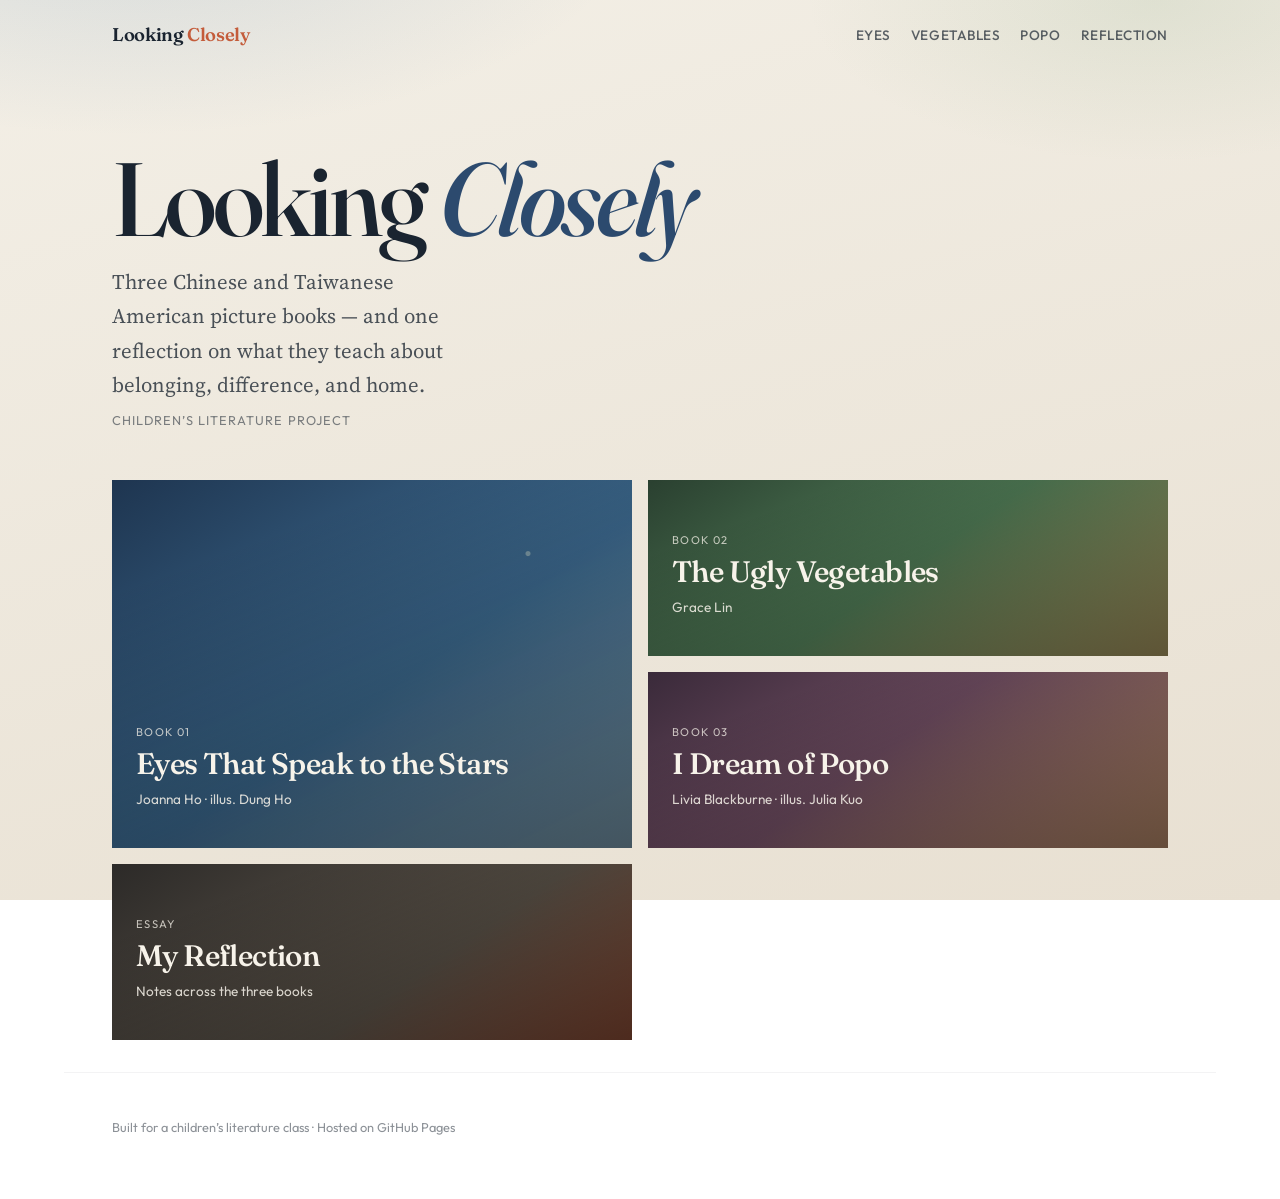
==== index.html @ dfae1578 "Initial Looking Closely site for three picture books. EOF  Co-authored-by: Cursor <cursoragent@curso" ====
<!DOCTYPE html>
<html lang="en">
<head>
  <meta charset="UTF-8" />
  <meta name="viewport" content="width=device-width, initial-scale=1" />
  <title>Looking Closely — Three Picture Books</title>
  <meta name="description" content="An interactive look at three Chinese and Taiwanese American picture books: Eyes That Speak to the Stars, The Ugly Vegetables, and I Dream of Popo." />
  <link rel="preconnect" href="https://fonts.googleapis.com" />
  <link rel="preconnect" href="https://fonts.gstatic.com" crossorigin />
  <link href="https://fonts.googleapis.com/css2?family=Fraunces:ital,opsz,wght@0,9..144,400;0,9..144,550;0,9..144,600;1,9..144,400&family=Outfit:wght@400;500;600&family=Source+Serif+4:opsz,wght@8..60,400;8..60,600&display=swap" rel="stylesheet" />
  <link rel="stylesheet" href="css/styles.css" />
</head>
<body>
  <header class="site-header">
    <a class="wordmark" href="index.html">Looking <span>Closely</span></a>
    <nav class="nav-links" aria-label="Primary">
      <a href="books/eyes-that-speak.html">Eyes</a>
      <a href="books/ugly-vegetables.html">Vegetables</a>
      <a href="books/i-dream-of-popo.html">Popo</a>
      <a href="reflection.html">Reflection</a>
    </nav>
  </header>

  <main>
    <section class="hero">
      <h1 class="hero-brand">Looking <em>Closely</em></h1>
      <p class="hero-lede">Three Chinese and Taiwanese American picture books — and one reflection on what they teach about belonging, difference, and home.</p>
      <p class="hero-meta">Children’s literature project</p>

      <div class="portal-grid" role="navigation" aria-label="Choose a book or reflection">
        <a class="portal portal--eyes" href="books/eyes-that-speak.html">
          <span class="portal-kicker">Book 01</span>
          <h2 class="portal-title">Eyes That Speak to the Stars</h2>
          <p class="portal-author">Joanna Ho · illus. Dung Ho</p>
        </a>

        <a class="portal portal--veggies" href="books/ugly-vegetables.html">
          <span class="portal-kicker">Book 02</span>
          <h2 class="portal-title">The Ugly Vegetables</h2>
          <p class="portal-author">Grace Lin</p>
        </a>

        <a class="portal portal--popo" href="books/i-dream-of-popo.html">
          <span class="portal-kicker">Book 03</span>
          <h2 class="portal-title">I Dream of Popo</h2>
          <p class="portal-author">Livia Blackburne · illus. Julia Kuo</p>
        </a>

        <a class="portal portal--reflection" href="reflection.html">
          <span class="portal-kicker">Essay</span>
          <h2 class="portal-title">My Reflection</h2>
          <p class="portal-author">Notes across the three books</p>
        </a>
      </div>
    </section>
  </main>

  <footer class="site-footer">
    <p>Built for a children’s literature class · Hosted on GitHub Pages</p>
  </footer>
</body>
</html>
---- css/styles.css ----
:root {
  --ink: #1a2430;
  --paper: #f3efe6;
  --paper-deep: #e8e0d2;
  --sky: #2c4a6e;
  --sky-light: #7a9bb8;
  --garden: #3d5c45;
  --garden-light: #8faf8a;
  --ember: #c45c3a;
  --gold: #d4a85a;
  --mist: rgba(26, 36, 48, 0.08);
  --font-display: "Fraunces", Georgia, serif;
  --font-body: "Source Serif 4", Georgia, serif;
  --font-ui: "Outfit", system-ui, sans-serif;
  --ease: cubic-bezier(0.22, 1, 0.36, 1);
  --max: 72rem;
}

*,
*::before,
*::after {
  box-sizing: border-box;
}

html {
  scroll-behavior: smooth;
}

body {
  margin: 0;
  min-height: 100vh;
  font-family: var(--font-body);
  font-size: 1.125rem;
  line-height: 1.65;
  color: var(--ink);
  background:
    radial-gradient(ellipse 80% 50% at 10% -10%, rgba(122, 155, 184, 0.25), transparent 50%),
    radial-gradient(ellipse 60% 40% at 90% 0%, rgba(143, 175, 138, 0.18), transparent 45%),
    linear-gradient(165deg, var(--paper) 0%, var(--paper-deep) 100%);
  background-attachment: fixed;
}

img {
  max-width: 100%;
  height: auto;
  display: block;
}

a {
  color: var(--sky);
  text-underline-offset: 0.2em;
}

a:hover {
  color: var(--ember);
}

.site-header {
  display: flex;
  align-items: center;
  justify-content: space-between;
  gap: 1rem;
  padding: 1.25rem clamp(1.25rem, 4vw, 3rem);
  max-width: var(--max);
  margin: 0 auto;
}

.wordmark {
  font-family: var(--font-display);
  font-size: 1.15rem;
  font-weight: 600;
  letter-spacing: -0.02em;
  text-decoration: none;
  color: var(--ink);
}

.wordmark span {
  color: var(--ember);
}

.nav-links {
  display: flex;
  flex-wrap: wrap;
  gap: 0.75rem 1.25rem;
  font-family: var(--font-ui);
  font-size: 0.85rem;
  font-weight: 500;
  letter-spacing: 0.04em;
  text-transform: uppercase;
}

.nav-links a {
  text-decoration: none;
  color: var(--ink);
  opacity: 0.7;
  transition: opacity 0.25s var(--ease);
}

.nav-links a:hover,
.nav-links a[aria-current="page"] {
  opacity: 1;
  color: var(--ember);
}

/* ——— Landing ——— */
.hero {
  max-width: var(--max);
  margin: 0 auto;
  padding: clamp(2rem, 8vw, 5rem) clamp(1.25rem, 4vw, 3rem) 2rem;
  animation: rise 0.9s var(--ease) both;
}

.hero-brand {
  font-family: var(--font-display);
  font-size: clamp(3rem, 10vw, 6.5rem);
  font-weight: 500;
  line-height: 0.95;
  letter-spacing: -0.035em;
  margin: 0 0 1rem;
  max-width: 12ch;
}

.hero-brand em {
  font-style: italic;
  color: var(--sky);
}

.hero-lede {
  font-size: clamp(1.05rem, 2.2vw, 1.3rem);
  max-width: 36ch;
  margin: 0 0 0.5rem;
  color: rgba(26, 36, 48, 0.78);
}

.hero-meta {
  font-family: var(--font-ui);
  font-size: 0.8rem;
  letter-spacing: 0.08em;
  text-transform: uppercase;
  opacity: 0.55;
  margin: 0 0 3rem;
}

.portal-grid {
  display: grid;
  grid-template-columns: 1fr;
  gap: 0.85rem;
  animation: rise 1s var(--ease) 0.15s both;
}

@media (min-width: 720px) {
  .portal-grid {
    grid-template-columns: repeat(2, 1fr);
    grid-template-rows: repeat(2, minmax(11rem, 1fr));
    gap: 1rem;
    min-height: 28rem;
  }
}

.portal {
  position: relative;
  display: flex;
  flex-direction: column;
  justify-content: flex-end;
  min-height: 11rem;
  padding: 1.5rem;
  text-decoration: none;
  color: #f7f3ea;
  overflow: hidden;
  isolation: isolate;
  transition: transform 0.45s var(--ease);
}

.portal::before {
  content: "";
  position: absolute;
  inset: 0;
  z-index: -2;
  background: var(--portal-bg, var(--sky));
  transition: transform 0.6s var(--ease);
}

.portal::after {
  content: "";
  position: absolute;
  inset: 0;
  z-index: -1;
  background:
    linear-gradient(160deg, transparent 20%, rgba(0, 0, 0, 0.55) 100%),
    var(--portal-pattern, none);
  opacity: 0.95;
}

.portal:hover {
  transform: translateY(-4px);
}

.portal:hover::before {
  transform: scale(1.06);
}

.portal:focus-visible {
  outline: 3px solid var(--ember);
  outline-offset: 3px;
}

.portal-kicker {
  font-family: var(--font-ui);
  font-size: 0.7rem;
  letter-spacing: 0.12em;
  text-transform: uppercase;
  opacity: 0.75;
  margin-bottom: 0.35rem;
}

.portal-title {
  font-family: var(--font-display);
  font-size: clamp(1.4rem, 3vw, 1.85rem);
  font-weight: 550;
  line-height: 1.15;
  letter-spacing: -0.02em;
  margin: 0;
}

.portal-author {
  font-family: var(--font-ui);
  font-size: 0.85rem;
  margin-top: 0.4rem;
  opacity: 0.85;
}

.portal--eyes {
  --portal-bg: linear-gradient(145deg, #1e3550 0%, #3d6a8f 55%, #8fb4c9 100%);
  --portal-pattern: radial-gradient(circle at 80% 20%, rgba(255, 255, 220, 0.35) 0 2px, transparent 3px);
}

.portal--veggies {
  --portal-bg: linear-gradient(145deg, #2a4030 0%, #4f7a55 50%, #c4b070 100%);
}

.portal--popo {
  --portal-bg: linear-gradient(145deg, #3a2a3a 0%, #6b4a5e 45%, #d4a07a 100%);
}

.portal--reflection {
  --portal-bg: linear-gradient(145deg, #2c2a28 0%, #5a5248 60%, #c45c3a 120%);
}

@media (min-width: 720px) {
  .portal--eyes {
    grid-column: 1;
    grid-row: 1 / 3;
    min-height: 100%;
  }
}

/* ——— Book / content pages ——— */
.page {
  max-width: var(--max);
  margin: 0 auto;
  padding: 1rem clamp(1.25rem, 4vw, 3rem) 4rem;
  animation: rise 0.7s var(--ease) both;
}

.page-back {
  font-family: var(--font-ui);
  font-size: 0.8rem;
  letter-spacing: 0.06em;
  text-transform: uppercase;
  text-decoration: none;
  color: var(--ink);
  opacity: 0.55;
  display: inline-block;
  margin-bottom: 2rem;
  transition: opacity 0.2s;
}

.page-back:hover {
  opacity: 1;
}

.book-hero {
  display: grid;
  gap: 2rem;
  margin-bottom: 3rem;
}

@media (min-width: 800px) {
  .book-hero {
    grid-template-columns: minmax(12rem, 18rem) 1fr;
    align-items: end;
    gap: 3rem;
  }
}

.cover-frame {
  aspect-ratio: 3 / 4;
  background: var(--paper-deep);
  overflow: hidden;
  position: relative;
  box-shadow: 0 20px 50px rgba(26, 36, 48, 0.18);
}

.cover-frame img,
.cover-frame .fallback {
  position: absolute;
  inset: 0;
  width: 100%;
  height: 100%;
  object-fit: cover;
}

.cover-placeholder {
  width: 100%;
  height: 100%;
  display: grid;
  place-items: center;
  padding: 1.5rem;
  text-align: center;
  color: #f7f3ea;
  font-family: var(--font-display);
  font-size: 1.4rem;
  line-height: 1.2;
  background: var(--accent, var(--sky));
}

.book-meta .eyebrow {
  font-family: var(--font-ui);
  font-size: 0.75rem;
  letter-spacing: 0.1em;
  text-transform: uppercase;
  color: var(--ember);
  margin: 0 0 0.75rem;
}

.book-meta h1 {
  font-family: var(--font-display);
  font-size: clamp(2.2rem, 5vw, 3.4rem);
  font-weight: 550;
  line-height: 1.05;
  letter-spacing: -0.03em;
  margin: 0 0 0.5rem;
}

.book-byline {
  font-size: 1.05rem;
  margin: 0 0 1.5rem;
  opacity: 0.8;
}

.tag-row {
  display: flex;
  flex-wrap: wrap;
  gap: 0.5rem;
}

.tag {
  font-family: var(--font-ui);
  font-size: 0.72rem;
  letter-spacing: 0.06em;
  text-transform: uppercase;
  padding: 0.4rem 0.75rem;
  background: rgba(26, 36, 48, 0.06);
  border: 1px solid rgba(26, 36, 48, 0.1);
}

.tag--yes {
  background: rgba(61, 92, 69, 0.12);
  border-color: rgba(61, 92, 69, 0.25);
  color: var(--garden);
}

.gallery {
  display: grid;
  grid-template-columns: repeat(auto-fit, minmax(12rem, 1fr));
  gap: 0.75rem;
  margin: 0 0 3rem;
}

.gallery figure {
  margin: 0;
  aspect-ratio: 4 / 3;
  overflow: hidden;
  background: var(--paper-deep);
  position: relative;
}

.gallery img,
.gallery .fallback {
  position: absolute;
  inset: 0;
  width: 100%;
  height: 100%;
  object-fit: cover;
  transition: transform 0.5s var(--ease);
}

.gallery figure:hover img {
  transform: scale(1.04);
}

.gallery-placeholder {
  width: 100%;
  height: 100%;
  display: grid;
  place-items: end start;
  padding: 1rem;
  font-family: var(--font-ui);
  font-size: 0.75rem;
  letter-spacing: 0.05em;
  text-transform: uppercase;
  color: rgba(247, 243, 234, 0.9);
}

.gallery-placeholder--1 { background: linear-gradient(135deg, #2c4a6e, #7a9bb8); }
.gallery-placeholder--2 { background: linear-gradient(135deg, #3d5c45, #8faf8a); }
.gallery-placeholder--3 { background: linear-gradient(135deg, #6b4a5e, #d4a07a); }

.prose-block {
  display: grid;
  gap: 2rem;
  margin-bottom: 3rem;
}

@media (min-width: 800px) {
  .prose-block {
    grid-template-columns: 1fr 1fr;
  }

  .prose-block .span-2 {
    grid-column: 1 / -1;
  }
}

.panel h2 {
  font-family: var(--font-display);
  font-size: 1.35rem;
  font-weight: 550;
  letter-spacing: -0.02em;
  margin: 0 0 0.75rem;
}

.panel p {
  margin: 0 0 0.85rem;
}

.panel p:last-child {
  margin-bottom: 0;
}

.facts {
  display: grid;
  gap: 0.75rem;
  font-family: var(--font-ui);
  font-size: 0.95rem;
}

.fact {
  display: grid;
  grid-template-columns: 8rem 1fr;
  gap: 0.75rem;
  padding: 0.85rem 0;
  border-top: 1px solid rgba(26, 36, 48, 0.12);
}

.fact:last-child {
  border-bottom: 1px solid rgba(26, 36, 48, 0.12);
}

.fact dt {
  font-size: 0.72rem;
  letter-spacing: 0.08em;
  text-transform: uppercase;
  opacity: 0.55;
}

.fact dd {
  margin: 0;
}

.cta-row {
  display: flex;
  flex-wrap: wrap;
  gap: 0.75rem;
  margin-top: 2rem;
}

.btn {
  font-family: var(--font-ui);
  font-size: 0.85rem;
  font-weight: 500;
  letter-spacing: 0.04em;
  text-decoration: none;
  padding: 0.9rem 1.4rem;
  display: inline-flex;
  align-items: center;
  gap: 0.5rem;
  transition: transform 0.25s var(--ease), background 0.25s, color 0.25s;
}

.btn-primary {
  background: var(--ink);
  color: var(--paper);
}

.btn-primary:hover {
  background: var(--ember);
  color: #fff;
  transform: translateY(-2px);
}

.btn-ghost {
  background: transparent;
  color: var(--ink);
  border: 1px solid rgba(26, 36, 48, 0.25);
}

.btn-ghost:hover {
  border-color: var(--ink);
  transform: translateY(-2px);
}

/* Reflection */
.reflection-body {
  max-width: 42rem;
}

.reflection-body h1 {
  font-family: var(--font-display);
  font-size: clamp(2.4rem, 6vw, 3.8rem);
  font-weight: 550;
  letter-spacing: -0.03em;
  line-height: 1.05;
  margin: 0 0 1.5rem;
}

.reflection-body .lede {
  font-size: 1.25rem;
  opacity: 0.8;
  margin-bottom: 2rem;
}

.placeholder-note {
  font-family: var(--font-ui);
  font-size: 0.9rem;
  padding: 1.25rem 1.5rem;
  background: rgba(196, 92, 58, 0.08);
  border-left: 3px solid var(--ember);
  margin: 2rem 0;
}

.site-footer {
  max-width: var(--max);
  margin: 0 auto;
  padding: 2rem clamp(1.25rem, 4vw, 3rem) 3rem;
  font-family: var(--font-ui);
  font-size: 0.8rem;
  opacity: 0.5;
  border-top: 1px solid rgba(26, 36, 48, 0.1);
}

@keyframes rise {
  from {
    opacity: 0;
    transform: translateY(18px);
  }
  to {
    opacity: 1;
    transform: translateY(0);
  }
}

@media (prefers-reduced-motion: reduce) {
  *,
  *::before,
  *::after {
    animation: none !important;
    transition: none !important;
  }
}
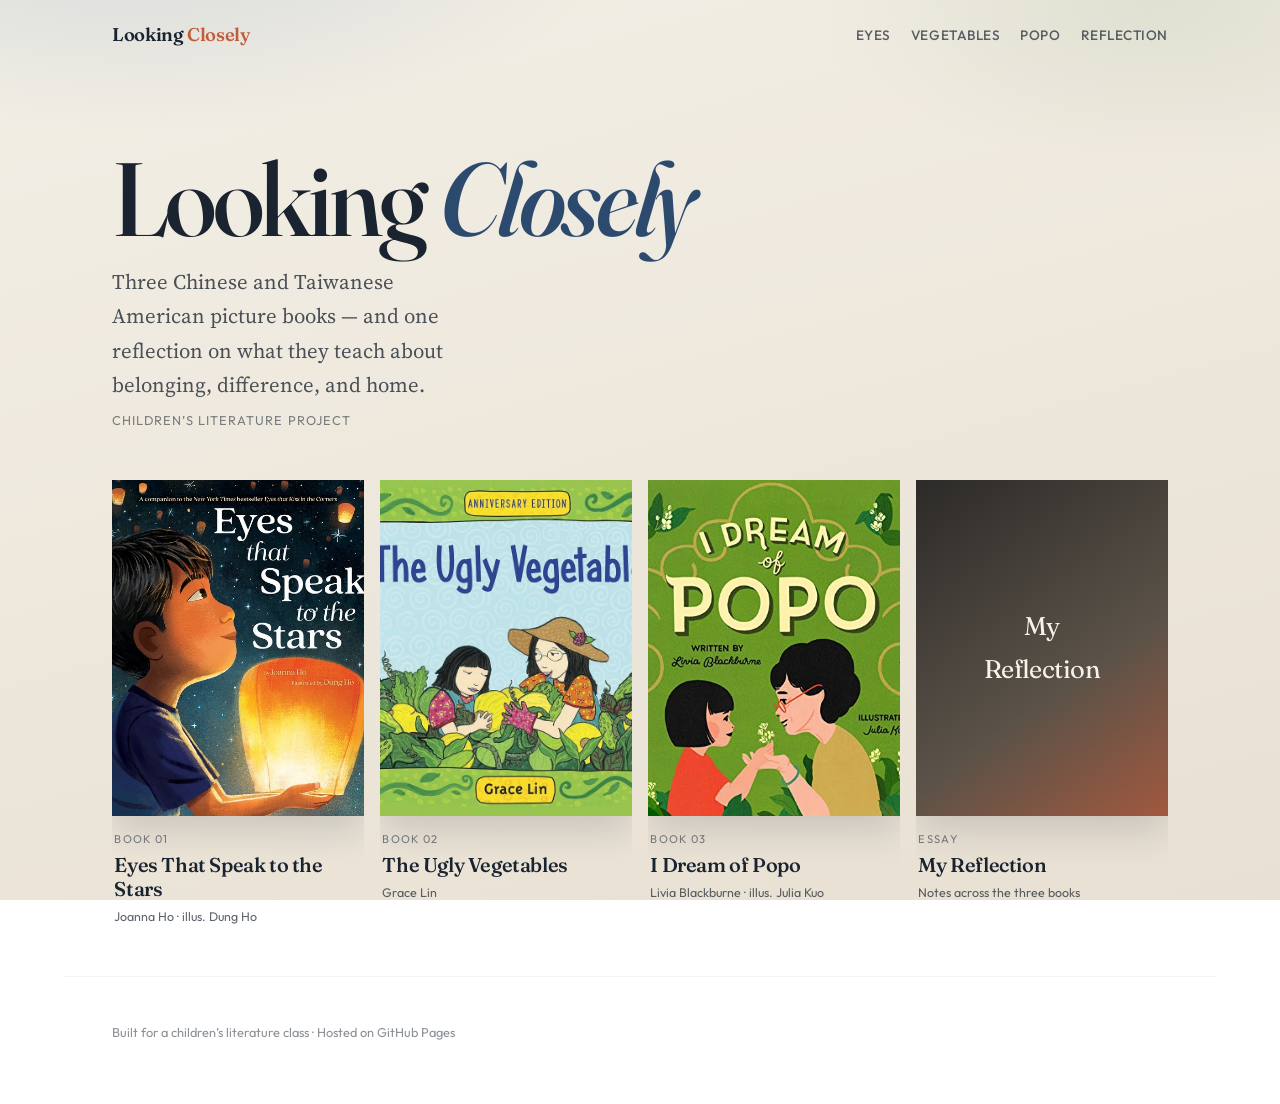
==== commit 370272c8: "Add covers, spreads, and interactive activities for all three books. Co-authored-by: Cursor <cursora" ====
--- a/index.html
+++ b/index.html
@@ -28,28 +28,46 @@
       <p class="hero-meta">Children’s literature project</p>
 
       <div class="portal-grid" role="navigation" aria-label="Choose a book or reflection">
-        <a class="portal portal--eyes" href="books/eyes-that-speak.html">
-          <span class="portal-kicker">Book 01</span>
-          <h2 class="portal-title">Eyes That Speak to the Stars</h2>
-          <p class="portal-author">Joanna Ho · illus. Dung Ho</p>
+        <a class="portal" href="books/eyes-that-speak.html">
+          <div class="portal-cover">
+            <img src="assets/covers/eyes-that-speak.jpg" alt="" />
+          </div>
+          <div class="portal-body">
+            <span class="portal-kicker">Book 01</span>
+            <h2 class="portal-title">Eyes That Speak to the Stars</h2>
+            <p class="portal-author">Joanna Ho · illus. Dung Ho</p>
+          </div>
         </a>
 
-        <a class="portal portal--veggies" href="books/ugly-vegetables.html">
-          <span class="portal-kicker">Book 02</span>
-          <h2 class="portal-title">The Ugly Vegetables</h2>
-          <p class="portal-author">Grace Lin</p>
+        <a class="portal" href="books/ugly-vegetables.html">
+          <div class="portal-cover">
+            <img src="assets/covers/ugly-vegetables.jpg" alt="" />
+          </div>
+          <div class="portal-body">
+            <span class="portal-kicker">Book 02</span>
+            <h2 class="portal-title">The Ugly Vegetables</h2>
+            <p class="portal-author">Grace Lin</p>
+          </div>
         </a>
 
-        <a class="portal portal--popo" href="books/i-dream-of-popo.html">
-          <span class="portal-kicker">Book 03</span>
-          <h2 class="portal-title">I Dream of Popo</h2>
-          <p class="portal-author">Livia Blackburne · illus. Julia Kuo</p>
+        <a class="portal" href="books/i-dream-of-popo.html">
+          <div class="portal-cover">
+            <img src="assets/covers/i-dream-of-popo.jpg" alt="" />
+          </div>
+          <div class="portal-body">
+            <span class="portal-kicker">Book 03</span>
+            <h2 class="portal-title">I Dream of Popo</h2>
+            <p class="portal-author">Livia Blackburne · illus. Julia Kuo</p>
+          </div>
         </a>
 
         <a class="portal portal--reflection" href="reflection.html">
-          <span class="portal-kicker">Essay</span>
-          <h2 class="portal-title">My Reflection</h2>
-          <p class="portal-author">Notes across the three books</p>
+          <div class="portal-cover" aria-hidden="true">My<br />Reflection</div>
+          <div class="portal-body">
+            <span class="portal-kicker">Essay</span>
+            <h2 class="portal-title">My Reflection</h2>
+            <p class="portal-author">Notes across the three books</p>
+          </div>
         </a>
       </div>
     </section>
--- a/css/styles.css
+++ b/css/styles.css
@@ -144,16 +144,15 @@
 .portal-grid {
   display: grid;
   grid-template-columns: 1fr;
-  gap: 0.85rem;
+  gap: 1rem;
   animation: rise 1s var(--ease) 0.15s both;
 }
 
 @media (min-width: 720px) {
   .portal-grid {
-    grid-template-columns: repeat(2, 1fr);
-    grid-template-rows: repeat(2, minmax(11rem, 1fr));
+    grid-template-columns: repeat(4, 1fr);
+    align-items: stretch;
     gap: 1rem;
-    min-height: 28rem;
   }
 }
 
@@ -161,42 +160,82 @@
   position: relative;
   display: flex;
   flex-direction: column;
-  justify-content: flex-end;
-  min-height: 11rem;
-  padding: 1.5rem;
   text-decoration: none;
-  color: #f7f3ea;
+  color: var(--ink);
   overflow: hidden;
   isolation: isolate;
   transition: transform 0.45s var(--ease);
 }
 
-.portal::before {
-  content: "";
-  position: absolute;
-  inset: 0;
-  z-index: -2;
-  background: var(--portal-bg, var(--sky));
-  transition: transform 0.6s var(--ease);
-}
-
-.portal::after {
-  content: "";
-  position: absolute;
-  inset: 0;
-  z-index: -1;
-  background:
-    linear-gradient(160deg, transparent 20%, rgba(0, 0, 0, 0.55) 100%),
-    var(--portal-pattern, none);
-  opacity: 0.95;
+.portal-cover {
+  aspect-ratio: 3 / 4;
+  width: 100%;
+  background: var(--paper-deep);
+  overflow: hidden;
+  position: relative;
+  box-shadow: 0 14px 36px rgba(26, 36, 48, 0.16);
+}
+
+.portal-cover img {
+  width: 100%;
+  height: 100%;
+  object-fit: cover;
+  object-position: center top;
+  display: block;
+  transition: transform 0.55s var(--ease);
+}
+
+.portal:hover .portal-cover img {
+  transform: scale(1.04);
+}
+
+.portal-body {
+  padding: 0.9rem 0.15rem 0.25rem;
+}
+
+.portal-kicker {
+  font-family: var(--font-ui);
+  font-size: 0.7rem;
+  letter-spacing: 0.12em;
+  text-transform: uppercase;
+  opacity: 0.55;
+  margin-bottom: 0.3rem;
+  display: block;
+  color: var(--ink);
+}
+
+.portal-title {
+  font-family: var(--font-display);
+  font-size: clamp(1.05rem, 1.6vw, 1.25rem);
+  font-weight: 550;
+  line-height: 1.2;
+  letter-spacing: -0.02em;
+  margin: 0;
+  color: var(--ink);
+}
+
+.portal-author {
+  font-family: var(--font-ui);
+  font-size: 0.78rem;
+  margin-top: 0.35rem;
+  opacity: 0.7;
+  color: var(--ink);
+}
+
+.portal--reflection .portal-cover {
+  display: grid;
+  place-items: center;
+  background: linear-gradient(145deg, #2c2a28 0%, #5a5248 60%, #c45c3a 120%);
+  color: #f7f3ea;
+  font-family: var(--font-display);
+  font-size: 1.6rem;
+  letter-spacing: -0.02em;
+  text-align: center;
+  padding: 1rem;
 }
 
 .portal:hover {
   transform: translateY(-4px);
-}
-
-.portal:hover::before {
-  transform: scale(1.06);
 }
 
 .portal:focus-visible {
@@ -204,53 +243,9 @@
   outline-offset: 3px;
 }
 
-.portal-kicker {
-  font-family: var(--font-ui);
-  font-size: 0.7rem;
-  letter-spacing: 0.12em;
-  text-transform: uppercase;
-  opacity: 0.75;
-  margin-bottom: 0.35rem;
-}
-
-.portal-title {
-  font-family: var(--font-display);
-  font-size: clamp(1.4rem, 3vw, 1.85rem);
-  font-weight: 550;
-  line-height: 1.15;
-  letter-spacing: -0.02em;
-  margin: 0;
-}
-
-.portal-author {
-  font-family: var(--font-ui);
-  font-size: 0.85rem;
-  margin-top: 0.4rem;
-  opacity: 0.85;
-}
-
-.portal--eyes {
-  --portal-bg: linear-gradient(145deg, #1e3550 0%, #3d6a8f 55%, #8fb4c9 100%);
-  --portal-pattern: radial-gradient(circle at 80% 20%, rgba(255, 255, 220, 0.35) 0 2px, transparent 3px);
-}
-
-.portal--veggies {
-  --portal-bg: linear-gradient(145deg, #2a4030 0%, #4f7a55 50%, #c4b070 100%);
-}
-
-.portal--popo {
-  --portal-bg: linear-gradient(145deg, #3a2a3a 0%, #6b4a5e 45%, #d4a07a 100%);
-}
-
-.portal--reflection {
-  --portal-bg: linear-gradient(145deg, #2c2a28 0%, #5a5248 60%, #c45c3a 120%);
-}
-
-@media (min-width: 720px) {
-  .portal--eyes {
-    grid-column: 1;
-    grid-row: 1 / 3;
-    min-height: 100%;
+@media (max-width: 719px) {
+  .portal-grid {
+    grid-template-columns: repeat(2, 1fr);
   }
 }
 
@@ -392,11 +387,18 @@
   width: 100%;
   height: 100%;
   object-fit: cover;
+  object-position: center;
   transition: transform 0.5s var(--ease);
 }
 
 .gallery figure:hover img {
-  transform: scale(1.04);
+  transform: scale(1.03);
+}
+
+@media (min-width: 700px) {
+  .gallery {
+    grid-template-columns: repeat(2, 1fr);
+  }
 }
 
 .gallery-placeholder {
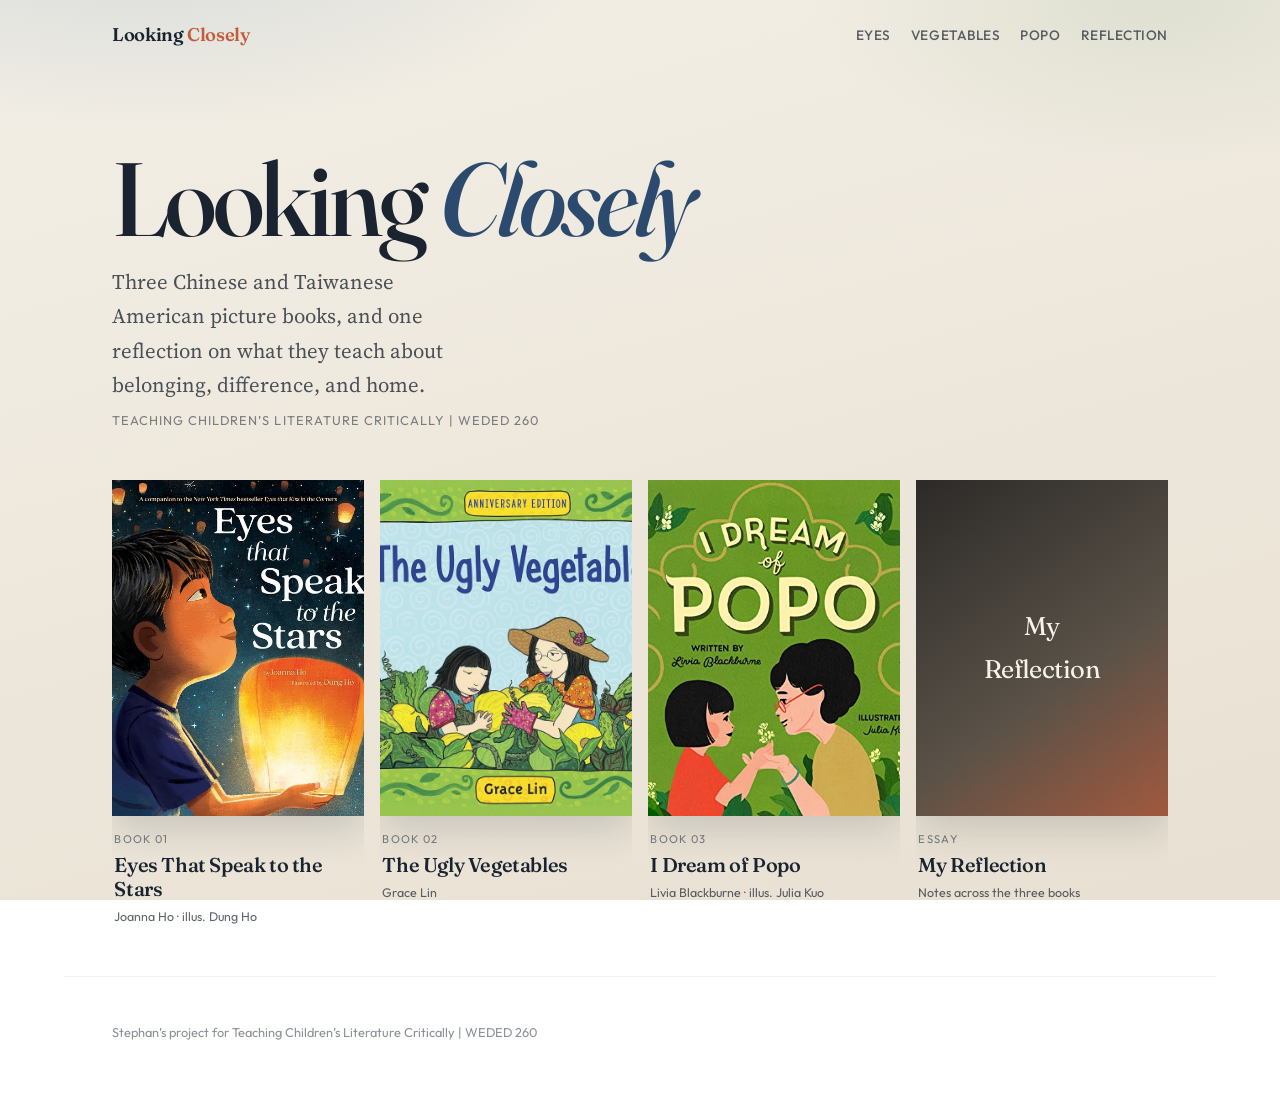
==== commit ce948d65: "Move activity links to top, clear Why read for Stephan, add YouTube read-alouds, update WEDED 260 fo" ====
--- a/index.html
+++ b/index.html
@@ -3,7 +3,7 @@
 <head>
   <meta charset="UTF-8" />
   <meta name="viewport" content="width=device-width, initial-scale=1" />
-  <title>Looking Closely — Three Picture Books</title>
+  <title>Looking Closely | Three Picture Books</title>
   <meta name="description" content="An interactive look at three Chinese and Taiwanese American picture books: Eyes That Speak to the Stars, The Ugly Vegetables, and I Dream of Popo." />
   <link rel="preconnect" href="https://fonts.googleapis.com" />
   <link rel="preconnect" href="https://fonts.gstatic.com" crossorigin />
@@ -24,8 +24,8 @@
   <main>
     <section class="hero">
       <h1 class="hero-brand">Looking <em>Closely</em></h1>
-      <p class="hero-lede">Three Chinese and Taiwanese American picture books — and one reflection on what they teach about belonging, difference, and home.</p>
-      <p class="hero-meta">Children’s literature project</p>
+      <p class="hero-lede">Three Chinese and Taiwanese American picture books, and one reflection on what they teach about belonging, difference, and home.</p>
+      <p class="hero-meta">Teaching Children’s Literature Critically | WEDED 260</p>
 
       <div class="portal-grid" role="navigation" aria-label="Choose a book or reflection">
         <a class="portal" href="books/eyes-that-speak.html">
@@ -74,7 +74,7 @@
   </main>
 
   <footer class="site-footer">
-    <p>Built for a children’s literature class · Hosted on GitHub Pages</p>
+    <p>Stephan’s project for Teaching Children’s Literature Critically | WEDED 260</p>
   </footer>
 </body>
 </html>
--- a/css/styles.css
+++ b/css/styles.css
@@ -487,6 +487,21 @@
   margin-top: 2rem;
 }
 
+.book-top-actions {
+  margin: 0 0 1.75rem;
+}
+
+.editable-note {
+  font-family: var(--font-ui);
+  font-size: 0.95rem;
+  font-style: italic;
+  opacity: 0.7;
+  margin: 0;
+  padding: 0.85rem 1rem;
+  background: rgba(26, 36, 48, 0.05);
+  border: 1px dashed rgba(26, 36, 48, 0.2);
+}
+
 .btn {
   font-family: var(--font-ui);
   font-size: 0.85rem;
